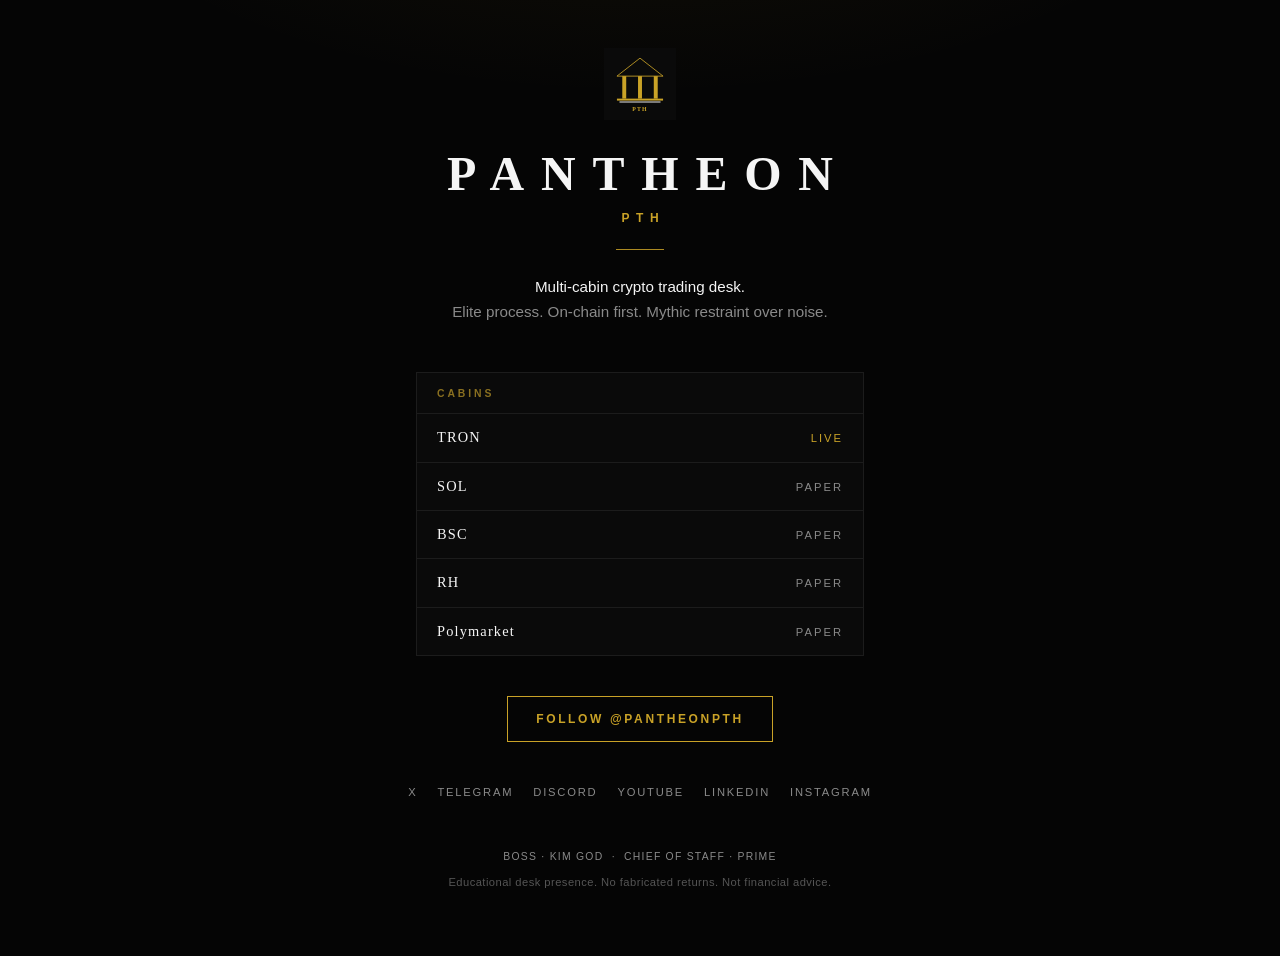
==== index.html @ 07f01642 "Add index.html for GitHub Pages" ====
<!DOCTYPE html>
<html lang="en">
<head>
  <meta charset="utf-8" />
  <meta name="viewport" content="width=device-width, initial-scale=1" />
  <title>PANTHEON · PTH</title>
  <meta name="description" content="Pantheon (PTH) — multi-cabin crypto trading desk. TRON live; SOL, BSC, RH, Polymarket paper. Elite process. On-chain first." />
  <style>
    :root {
      --bg: #050505;
      --bg-elev: #0a0a0a;
      --gold: #c9a227;
      --gold-dim: #8a7020;
      --text: #f5f5f5;
      --muted: #8a8a8a;
      --line: #1c1c1c;
    }
    * { box-sizing: border-box; margin: 0; padding: 0; }
    html, body {
      min-height: 100%;
      background: var(--bg);
      color: var(--text);
      font-family: -apple-system, BlinkMacSystemFont, "Segoe UI", Roboto, Helvetica, Arial, sans-serif;
      -webkit-font-smoothing: antialiased;
    }
    body {
      display: flex;
      flex-direction: column;
      align-items: center;
      padding: 3rem 1.25rem 4rem;
      background:
        radial-gradient(ellipse 80% 50% at 50% -20%, rgba(201, 162, 39, 0.08), transparent 60%),
        var(--bg);
    }
    .mark {
      width: 72px;
      height: 72px;
      margin-bottom: 1.75rem;
    }
    .mark svg { width: 100%; height: 100%; display: block; }
    header {
      text-align: center;
      max-width: 36rem;
      margin-bottom: 3rem;
    }
    .wordmark {
      font-family: Georgia, "Times New Roman", serif;
      font-size: clamp(2rem, 6vw, 3rem);
      font-weight: 700;
      letter-spacing: 0.35em;
      text-indent: 0.35em;
      color: var(--text);
      line-height: 1.1;
    }
    .short {
      margin-top: 0.65rem;
      font-size: 0.75rem;
      letter-spacing: 0.55em;
      text-indent: 0.55em;
      color: var(--gold);
      font-weight: 600;
      text-transform: uppercase;
    }
    .rule {
      width: 48px;
      height: 1px;
      background: var(--gold);
      margin: 1.5rem auto;
      opacity: 0.85;
    }
    .tagline {
      font-size: 0.95rem;
      line-height: 1.65;
      color: var(--muted);
      font-weight: 400;
    }
    .tagline strong {
      color: var(--text);
      font-weight: 500;
    }
    .cabins {
      width: 100%;
      max-width: 28rem;
      border: 1px solid var(--line);
      background: var(--bg-elev);
      margin-bottom: 2.5rem;
    }
    .cabins h2 {
      font-size: 0.65rem;
      letter-spacing: 0.28em;
      text-transform: uppercase;
      color: var(--gold-dim);
      padding: 0.9rem 1.25rem;
      border-bottom: 1px solid var(--line);
      font-weight: 600;
    }
    ul { list-style: none; }
    li {
      display: flex;
      justify-content: space-between;
      align-items: baseline;
      gap: 1rem;
      padding: 0.95rem 1.25rem;
      border-bottom: 1px solid var(--line);
      font-size: 0.9rem;
    }
    li:last-child { border-bottom: none; }
    .cabin-name {
      font-family: Georgia, "Times New Roman", serif;
      letter-spacing: 0.08em;
      color: var(--text);
    }
    .mode {
      font-size: 0.7rem;
      letter-spacing: 0.18em;
      text-transform: uppercase;
      color: var(--muted);
    }
    .mode.live { color: var(--gold); }
    .cta {
      display: inline-block;
      padding: 0.95rem 1.75rem;
      border: 1px solid var(--gold);
      color: var(--gold);
      text-decoration: none;
      font-size: 0.75rem;
      letter-spacing: 0.22em;
      text-transform: uppercase;
      font-weight: 600;
      transition: background 0.2s ease, color 0.2s ease;
      margin-bottom: 2.75rem;
    }
    .cta:hover {
      background: var(--gold);
      color: var(--bg);
    }
    .socials {
      display: flex;
      flex-wrap: wrap;
      justify-content: center;
      gap: 0.5rem 1.25rem;
      margin-bottom: 3rem;
    }
    .socials a {
      color: var(--muted);
      text-decoration: none;
      font-size: 0.7rem;
      letter-spacing: 0.16em;
      text-transform: uppercase;
      border-bottom: 1px solid transparent;
      padding-bottom: 2px;
    }
    .socials a:hover {
      color: var(--text);
      border-bottom-color: var(--line);
    }
    footer {
      text-align: center;
      max-width: 28rem;
      font-size: 0.7rem;
      line-height: 1.6;
      color: #555;
      letter-spacing: 0.04em;
    }
    footer .meta {
      margin-bottom: 0.5rem;
      color: var(--muted);
      letter-spacing: 0.12em;
      text-transform: uppercase;
      font-size: 0.65rem;
    }
  </style>
</head>
<body>
  <div class="mark" aria-hidden="true">
    <svg xmlns="http://www.w3.org/2000/svg" viewBox="0 0 512 512">
      <rect width="512" height="512" fill="#0a0a0a"/>
      <polygon points="256,72 420,200 92,200" fill="none" stroke="#c9a227" stroke-width="6"/>
      <rect x="130" y="200" width="28" height="160" fill="#c9a227"/>
      <rect x="242" y="200" width="28" height="160" fill="#c9a227"/>
      <rect x="354" y="200" width="28" height="160" fill="#c9a227"/>
      <rect x="92" y="360" width="328" height="14" fill="#c9a227"/>
      <rect x="110" y="380" width="292" height="8" fill="#f5f5f5" opacity="0.85"/>
      <text x="256" y="450" text-anchor="middle" font-family="Georgia, 'Times New Roman', serif" font-size="42" font-weight="700" letter-spacing="8" fill="#c9a227">PTH</text>
    </svg>
  </div>

  <header>
    <h1 class="wordmark">PANTHEON</h1>
    <div class="short">PTH</div>
    <div class="rule"></div>
    <p class="tagline">
      <strong>Multi-cabin crypto trading desk.</strong><br />
      Elite process. On-chain first. Mythic restraint over noise.
    </p>
  </header>

  <section class="cabins" aria-label="Trading cabins">
    <h2>Cabins</h2>
    <ul>
      <li><span class="cabin-name">TRON</span><span class="mode live">Live</span></li>
      <li><span class="cabin-name">SOL</span><span class="mode">Paper</span></li>
      <li><span class="cabin-name">BSC</span><span class="mode">Paper</span></li>
      <li><span class="cabin-name">RH</span><span class="mode">Paper</span></li>
      <li><span class="cabin-name">Polymarket</span><span class="mode">Paper</span></li>
    </ul>
  </section>

  <a class="cta" href="https://x.com/PantheonPTH">Follow @PantheonPTH</a>

  <nav class="socials" aria-label="Social links">
    <!-- Replace # with live URLs when channels exist -->
    <a href="#">X</a>
    <a href="#">Telegram</a>
    <a href="#">Discord</a>
    <a href="#">YouTube</a>
    <a href="#">LinkedIn</a>
    <a href="#">Instagram</a>
  </nav>

  <footer>
    <p class="meta">Boss · kim God &nbsp;·&nbsp; Chief of Staff · Prime</p>
    <p>Educational desk presence. No fabricated returns. Not financial advice.</p>
  </footer>
</body>
</html>
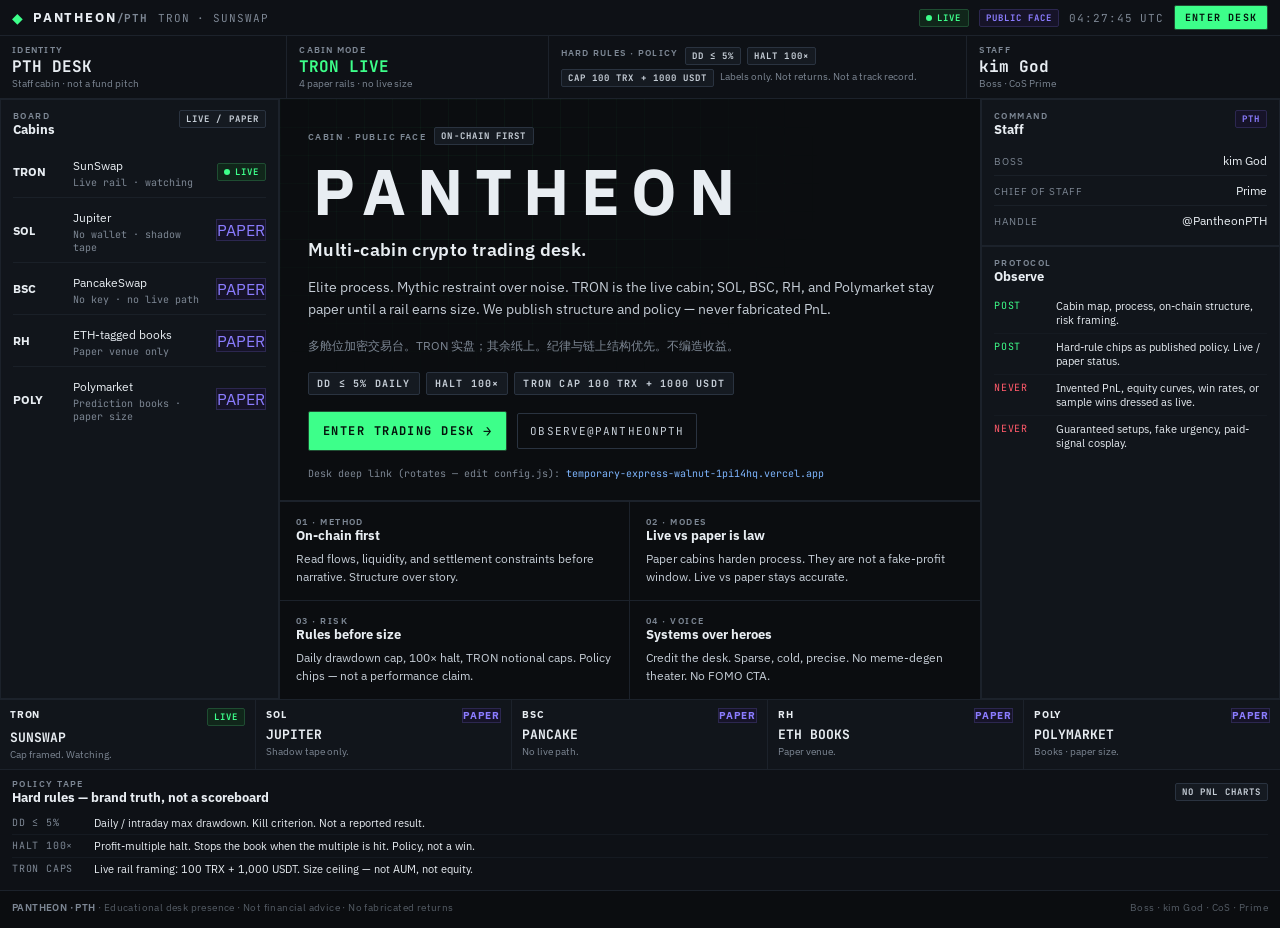
==== commit 96144631: "Rebuild brand landing to match trading-desk chrome Replace the thin gold/serif template with the CAB" ====
--- a/index.html
+++ b/index.html
@@ -2,225 +2,290 @@
 <html lang="en">
 <head>
   <meta charset="utf-8" />
-  <meta name="viewport" content="width=device-width, initial-scale=1" />
-  <title>PANTHEON · PTH</title>
-  <meta name="description" content="Pantheon (PTH) — multi-cabin crypto trading desk. TRON live; SOL, BSC, RH, Polymarket paper. Elite process. On-chain first." />
-  <style>
-    :root {
-      --bg: #050505;
-      --bg-elev: #0a0a0a;
-      --gold: #c9a227;
-      --gold-dim: #8a7020;
-      --text: #f5f5f5;
-      --muted: #8a8a8a;
-      --line: #1c1c1c;
-    }
-    * { box-sizing: border-box; margin: 0; padding: 0; }
-    html, body {
-      min-height: 100%;
-      background: var(--bg);
-      color: var(--text);
-      font-family: -apple-system, BlinkMacSystemFont, "Segoe UI", Roboto, Helvetica, Arial, sans-serif;
-      -webkit-font-smoothing: antialiased;
-    }
-    body {
-      display: flex;
-      flex-direction: column;
-      align-items: center;
-      padding: 3rem 1.25rem 4rem;
-      background:
-        radial-gradient(ellipse 80% 50% at 50% -20%, rgba(201, 162, 39, 0.08), transparent 60%),
-        var(--bg);
-    }
-    .mark {
-      width: 72px;
-      height: 72px;
-      margin-bottom: 1.75rem;
-    }
-    .mark svg { width: 100%; height: 100%; display: block; }
-    header {
-      text-align: center;
-      max-width: 36rem;
-      margin-bottom: 3rem;
-    }
-    .wordmark {
-      font-family: Georgia, "Times New Roman", serif;
-      font-size: clamp(2rem, 6vw, 3rem);
-      font-weight: 700;
-      letter-spacing: 0.35em;
-      text-indent: 0.35em;
-      color: var(--text);
-      line-height: 1.1;
-    }
-    .short {
-      margin-top: 0.65rem;
-      font-size: 0.75rem;
-      letter-spacing: 0.55em;
-      text-indent: 0.55em;
-      color: var(--gold);
-      font-weight: 600;
-      text-transform: uppercase;
-    }
-    .rule {
-      width: 48px;
-      height: 1px;
-      background: var(--gold);
-      margin: 1.5rem auto;
-      opacity: 0.85;
-    }
-    .tagline {
-      font-size: 0.95rem;
-      line-height: 1.65;
-      color: var(--muted);
-      font-weight: 400;
-    }
-    .tagline strong {
-      color: var(--text);
-      font-weight: 500;
-    }
-    .cabins {
-      width: 100%;
-      max-width: 28rem;
-      border: 1px solid var(--line);
-      background: var(--bg-elev);
-      margin-bottom: 2.5rem;
-    }
-    .cabins h2 {
-      font-size: 0.65rem;
-      letter-spacing: 0.28em;
-      text-transform: uppercase;
-      color: var(--gold-dim);
-      padding: 0.9rem 1.25rem;
-      border-bottom: 1px solid var(--line);
-      font-weight: 600;
-    }
-    ul { list-style: none; }
-    li {
-      display: flex;
-      justify-content: space-between;
-      align-items: baseline;
-      gap: 1rem;
-      padding: 0.95rem 1.25rem;
-      border-bottom: 1px solid var(--line);
-      font-size: 0.9rem;
-    }
-    li:last-child { border-bottom: none; }
-    .cabin-name {
-      font-family: Georgia, "Times New Roman", serif;
-      letter-spacing: 0.08em;
-      color: var(--text);
-    }
-    .mode {
-      font-size: 0.7rem;
-      letter-spacing: 0.18em;
-      text-transform: uppercase;
-      color: var(--muted);
-    }
-    .mode.live { color: var(--gold); }
-    .cta {
-      display: inline-block;
-      padding: 0.95rem 1.75rem;
-      border: 1px solid var(--gold);
-      color: var(--gold);
-      text-decoration: none;
-      font-size: 0.75rem;
-      letter-spacing: 0.22em;
-      text-transform: uppercase;
-      font-weight: 600;
-      transition: background 0.2s ease, color 0.2s ease;
-      margin-bottom: 2.75rem;
-    }
-    .cta:hover {
-      background: var(--gold);
-      color: var(--bg);
-    }
-    .socials {
-      display: flex;
-      flex-wrap: wrap;
-      justify-content: center;
-      gap: 0.5rem 1.25rem;
-      margin-bottom: 3rem;
-    }
-    .socials a {
-      color: var(--muted);
-      text-decoration: none;
-      font-size: 0.7rem;
-      letter-spacing: 0.16em;
-      text-transform: uppercase;
-      border-bottom: 1px solid transparent;
-      padding-bottom: 2px;
-    }
-    .socials a:hover {
-      color: var(--text);
-      border-bottom-color: var(--line);
-    }
-    footer {
-      text-align: center;
-      max-width: 28rem;
-      font-size: 0.7rem;
-      line-height: 1.6;
-      color: #555;
-      letter-spacing: 0.04em;
-    }
-    footer .meta {
-      margin-bottom: 0.5rem;
-      color: var(--muted);
-      letter-spacing: 0.12em;
-      text-transform: uppercase;
-      font-size: 0.65rem;
-    }
-  </style>
+  <meta name="viewport" content="width=device-width, initial-scale=1, viewport-fit=cover" />
+  <title>PANTHEON · PTH — Trading Cabin</title>
+  <meta name="description" content="PANTHEON (PTH) multi-cabin crypto trading desk. TRON live; SOL, BSC, RH, Polymarket paper. Hard rules as policy — no fabricated PnL." />
+  <meta name="theme-color" content="#0b0d10" />
+  <meta property="og:title" content="PANTHEON · PTH — Trading Cabin" />
+  <meta property="og:description" content="Staff desk. Cabin map. Hard-rule policy. Enter the live trading terminal." />
+  <meta property="og:type" content="website" />
+  <meta property="og:url" content="https://lkim25295-source.github.io/pantheon-brand/" />
+  <link rel="icon" type="image/svg+xml" href="favicon.svg" />
+  <link rel="preconnect" href="https://fonts.googleapis.com" />
+  <link rel="preconnect" href="https://fonts.gstatic.com" crossorigin />
+  <link href="https://fonts.googleapis.com/css2?family=IBM+Plex+Sans:wght@400;500;600;700&family=JetBrains+Mono:wght@400;500;600;700&display=swap" rel="stylesheet" />
+  <link rel="stylesheet" href="styles.css" />
 </head>
 <body>
-  <div class="mark" aria-hidden="true">
-    <svg xmlns="http://www.w3.org/2000/svg" viewBox="0 0 512 512">
-      <rect width="512" height="512" fill="#0a0a0a"/>
-      <polygon points="256,72 420,200 92,200" fill="none" stroke="#c9a227" stroke-width="6"/>
-      <rect x="130" y="200" width="28" height="160" fill="#c9a227"/>
-      <rect x="242" y="200" width="28" height="160" fill="#c9a227"/>
-      <rect x="354" y="200" width="28" height="160" fill="#c9a227"/>
-      <rect x="92" y="360" width="328" height="14" fill="#c9a227"/>
-      <rect x="110" y="380" width="292" height="8" fill="#f5f5f5" opacity="0.85"/>
-      <text x="256" y="450" text-anchor="middle" font-family="Georgia, 'Times New Roman', serif" font-size="42" font-weight="700" letter-spacing="8" fill="#c9a227">PTH</text>
-    </svg>
+  <a class="skip" href="#main">Skip to cabin</a>
+
+  <div class="desk">
+    <header class="row-header" aria-label="Desk chrome">
+      <div class="header-brand">
+        <span class="logo-mark" aria-hidden="true">◆</span>
+        <div class="header-title">PANTHEON<span class="header-op">/PTH</span></div>
+        <span class="header-pair">TRON · SUNSWAP</span>
+      </div>
+      <div class="header-meta">
+        <span class="live-pill"><span class="pulse"></span>LIVE</span>
+        <span class="mode-pill">PUBLIC FACE</span>
+        <span class="clock mono" id="clock" aria-label="UTC clock">--:--:-- UTC</span>
+        <a class="header-cta" data-desk href="#">Enter desk</a>
+      </div>
+    </header>
+
+    <section class="kpi-strip" aria-label="Identity and policy — not performance">
+      <div class="kpi">
+        <span class="kpi-lab">IDENTITY</span>
+        <span class="kpi-val">PTH DESK</span>
+        <span class="kpi-sub">Staff cabin · not a fund pitch</span>
+      </div>
+      <div class="kpi">
+        <span class="kpi-lab">CABIN MODE</span>
+        <span class="kpi-val pos">TRON LIVE</span>
+        <span class="kpi-sub">4 paper rails · no live size</span>
+      </div>
+      <div class="kpi kpi-rules">
+        <span class="kpi-lab">HARD RULES · POLICY</span>
+        <span class="rule" data-rule="dd">DD ≤ 5%</span>
+        <span class="rule" data-rule="halt">HALT 100×</span>
+        <span class="rule" data-rule="cap">CAP 100 TRX + 1000 USDT</span>
+        <span class="kpi-sub">Labels only. Not returns. Not a track record.</span>
+      </div>
+      <div class="kpi">
+        <span class="kpi-lab">STAFF</span>
+        <span class="kpi-val" data-bind="boss">kim God</span>
+        <span class="kpi-sub">Boss · CoS <span data-bind="cos">Prime</span></span>
+      </div>
+    </section>
+
+    <div class="row-main" id="main">
+      <aside class="col-left" aria-label="Cabin board">
+        <div class="panel cabin-list">
+          <div class="panel-head">
+            <div>
+              <div class="kicker">Board</div>
+              <div class="panel-title">Cabins</div>
+            </div>
+            <span class="rule">LIVE / PAPER</span>
+          </div>
+          <ul>
+            <li class="cabin-row">
+              <span class="cabin-chain">TRON</span>
+              <span>
+                <span class="cabin-venue">SunSwap</span>
+                <div class="cabin-meta mono">Live rail · watching</div>
+              </span>
+              <span class="live-pill"><span class="pulse"></span>LIVE</span>
+            </li>
+            <li class="cabin-row">
+              <span class="cabin-chain">SOL</span>
+              <span>
+                <span class="cabin-venue">Jupiter</span>
+                <div class="cabin-meta mono">No wallet · shadow tape</div>
+              </span>
+              <span class="mode-paper">PAPER</span>
+            </li>
+            <li class="cabin-row">
+              <span class="cabin-chain">BSC</span>
+              <span>
+                <span class="cabin-venue">PancakeSwap</span>
+                <div class="cabin-meta mono">No key · no live path</div>
+              </span>
+              <span class="mode-paper">PAPER</span>
+            </li>
+            <li class="cabin-row">
+              <span class="cabin-chain">RH</span>
+              <span>
+                <span class="cabin-venue">ETH-tagged books</span>
+                <div class="cabin-meta mono">Paper venue only</div>
+              </span>
+              <span class="mode-paper">PAPER</span>
+            </li>
+            <li class="cabin-row">
+              <span class="cabin-chain">POLY</span>
+              <span>
+                <span class="cabin-venue">Polymarket</span>
+                <div class="cabin-meta mono">Prediction books · paper size</div>
+              </span>
+              <span class="mode-paper">PAPER</span>
+            </li>
+          </ul>
+        </div>
+      </aside>
+
+      <main class="col-center">
+        <section class="hero">
+          <div class="hero-kicker">
+            <span class="kicker">Cabin · public face</span>
+            <span class="rule">ON-CHAIN FIRST</span>
+          </div>
+          <h1 class="wordmark">PANTHEON</h1>
+          <h2>Multi-cabin crypto trading desk.</h2>
+          <p class="lede">
+            Elite process. Mythic restraint over noise. TRON is the live cabin;
+            SOL, BSC, RH, and Polymarket stay paper until a rail earns size.
+            We publish structure and policy — never fabricated PnL.
+          </p>
+          <p class="lede-zh">
+            多舱位加密交易台。TRON 实盘；其余纸上。纪律与链上结构优先。不编造收益。
+          </p>
+          <div class="rules-hero" aria-label="Hard-rule chips">
+            <span class="rule" data-rule="dd">DD ≤ 5% DAILY</span>
+            <span class="rule" data-rule="halt">HALT 100×</span>
+            <span class="rule" data-rule="cap">TRON CAP 100 TRX + 1000 USDT</span>
+          </div>
+          <div class="cta-row">
+            <a class="cta-desk" data-desk href="#">
+              Enter trading desk <span class="arrow" aria-hidden="true">→</span>
+            </a>
+            <a class="cta-ghost" data-x href="https://x.com/PantheonPTH">Observe <span data-bind="handle">@PantheonPTH</span></a>
+          </div>
+          <p class="desk-url">
+            Desk deep link (rotates — edit <span class="mono">config.js</span>):
+            <a data-desk data-bind="deskHost" href="#">temporary-express-walnut-1pi14hq.vercel.app</a>
+          </p>
+        </section>
+
+        <section class="doctrine" aria-label="Desk doctrine">
+          <article class="doc-cell">
+            <div class="kicker">01 · Method</div>
+            <div class="panel-title">On-chain first</div>
+            <p>Read flows, liquidity, and settlement constraints before narrative. Structure over story.</p>
+          </article>
+          <article class="doc-cell">
+            <div class="kicker">02 · Modes</div>
+            <div class="panel-title">Live vs paper is law</div>
+            <p>Paper cabins harden process. They are not a fake-profit window. Live vs paper stays accurate.</p>
+          </article>
+          <article class="doc-cell">
+            <div class="kicker">03 · Risk</div>
+            <div class="panel-title">Rules before size</div>
+            <p>Daily drawdown cap, 100× halt, TRON notional caps. Policy chips — not a performance claim.</p>
+          </article>
+          <article class="doc-cell">
+            <div class="kicker">04 · Voice</div>
+            <div class="panel-title">Systems over heroes</div>
+            <p>Credit the desk. Sparse, cold, precise. No meme-degen theater. No FOMO CTA.</p>
+          </article>
+        </section>
+      </main>
+
+      <aside class="col-right" aria-label="Staff and observe protocol">
+        <div class="panel">
+          <div class="panel-head">
+            <div>
+              <div class="kicker">Command</div>
+              <div class="panel-title">Staff</div>
+            </div>
+            <span class="mode-pill">PTH</span>
+          </div>
+          <div class="staff-block" style="border-top:0">
+            <div class="staff-row">
+              <span class="staff-role">Boss</span>
+              <span data-bind="boss">kim God</span>
+            </div>
+            <div class="staff-row">
+              <span class="staff-role">Chief of Staff</span>
+              <span data-bind="cos">Prime</span>
+            </div>
+            <div class="staff-row">
+              <span class="staff-role">Handle</span>
+              <a data-x href="https://x.com/PantheonPTH" data-bind="handle">@PantheonPTH</a>
+            </div>
+          </div>
+        </div>
+        <div class="panel observe" style="flex:1">
+          <div class="panel-head">
+            <div>
+              <div class="kicker">Protocol</div>
+              <div class="panel-title">Observe</div>
+            </div>
+          </div>
+          <div class="obs-row">
+            <span class="obs-tag obs-ok">POST</span>
+            <span>Cabin map, process, on-chain structure, risk framing.</span>
+          </div>
+          <div class="obs-row">
+            <span class="obs-tag obs-ok">POST</span>
+            <span>Hard-rule chips as published policy. Live / paper status.</span>
+          </div>
+          <div class="obs-row">
+            <span class="obs-tag obs-no">NEVER</span>
+            <span>Invented PnL, equity curves, win rates, or sample wins dressed as live.</span>
+          </div>
+          <div class="obs-row">
+            <span class="obs-tag obs-no">NEVER</span>
+            <span>Guaranteed setups, fake urgency, paid-signal cosplay.</span>
+          </div>
+        </div>
+      </aside>
+    </div>
+
+    <section class="row-markets" aria-label="Cabin rails">
+      <div class="mkt">
+        <div class="mkt-top"><span>TRON</span><span class="live-pill">LIVE</span></div>
+        <div class="mkt-fig">SUNSWAP</div>
+        <div class="mkt-sub">Cap framed. Watching.</div>
+      </div>
+      <div class="mkt">
+        <div class="mkt-top"><span>SOL</span><span class="mode-paper">PAPER</span></div>
+        <div class="mkt-fig">JUPITER</div>
+        <div class="mkt-sub">Shadow tape only.</div>
+      </div>
+      <div class="mkt">
+        <div class="mkt-top"><span>BSC</span><span class="mode-paper">PAPER</span></div>
+        <div class="mkt-fig">PANCAKE</div>
+        <div class="mkt-sub">No live path.</div>
+      </div>
+      <div class="mkt">
+        <div class="mkt-top"><span>RH</span><span class="mode-paper">PAPER</span></div>
+        <div class="mkt-fig">ETH BOOKS</div>
+        <div class="mkt-sub">Paper venue.</div>
+      </div>
+      <div class="mkt">
+        <div class="mkt-top"><span>POLY</span><span class="mode-paper">PAPER</span></div>
+        <div class="mkt-fig">POLYMARKET</div>
+        <div class="mkt-sub">Books · paper size.</div>
+      </div>
+    </section>
+
+    <section class="row-activity" aria-label="Hard-rule definitions">
+      <div class="act-head">
+        <div>
+          <div class="kicker">Policy tape</div>
+          <div class="panel-title">Hard rules — brand truth, not a scoreboard</div>
+        </div>
+        <span class="rule">NO PnL CHARTS</span>
+      </div>
+      <div class="act-row">
+        <span class="act-code" data-rule="dd">DD ≤ 5%</span>
+        <span>Daily / intraday max drawdown. Kill criterion. Not a reported result.</span>
+      </div>
+      <div class="act-row">
+        <span class="act-code" data-rule="halt">HALT 100×</span>
+        <span>Profit-multiple halt. Stops the book when the multiple is hit. Policy, not a win.</span>
+      </div>
+      <div class="act-row">
+        <span class="act-code" data-rule="cap">TRON CAPS</span>
+        <span>Live rail framing: 100 TRX + 1,000 USDT. Size ceiling — not AUM, not equity.</span>
+      </div>
+    </section>
+
+    <footer class="site-foot">
+      <p><strong>PANTHEON · PTH</strong> · Educational desk presence · Not financial advice · No fabricated returns</p>
+      <p>Boss · <span data-bind="boss">kim God</span> · CoS · <span data-bind="cos">Prime</span></p>
+    </footer>
   </div>
 
-  <header>
-    <h1 class="wordmark">PANTHEON</h1>
-    <div class="short">PTH</div>
-    <div class="rule"></div>
-    <p class="tagline">
-      <strong>Multi-cabin crypto trading desk.</strong><br />
-      Elite process. On-chain first. Mythic restraint over noise.
+  <noscript>
+    <p style="padding:12px;font-family:monospace;background:#0b0d10;color:#e8edf2">
+      JavaScript off. Desk:
+      <a href="https://temporary-express-walnut-1pi14hq.vercel.app">https://temporary-express-walnut-1pi14hq.vercel.app</a>
     </p>
-  </header>
-
-  <section class="cabins" aria-label="Trading cabins">
-    <h2>Cabins</h2>
-    <ul>
-      <li><span class="cabin-name">TRON</span><span class="mode live">Live</span></li>
-      <li><span class="cabin-name">SOL</span><span class="mode">Paper</span></li>
-      <li><span class="cabin-name">BSC</span><span class="mode">Paper</span></li>
-      <li><span class="cabin-name">RH</span><span class="mode">Paper</span></li>
-      <li><span class="cabin-name">Polymarket</span><span class="mode">Paper</span></li>
-    </ul>
-  </section>
-
-  <a class="cta" href="https://x.com/PantheonPTH">Follow @PantheonPTH</a>
-
-  <nav class="socials" aria-label="Social links">
-    <!-- Replace # with live URLs when channels exist -->
-    <a href="#">X</a>
-    <a href="#">Telegram</a>
-    <a href="#">Discord</a>
-    <a href="#">YouTube</a>
-    <a href="#">LinkedIn</a>
-    <a href="#">Instagram</a>
-  </nav>
-
-  <footer>
-    <p class="meta">Boss · kim God &nbsp;·&nbsp; Chief of Staff · Prime</p>
-    <p>Educational desk presence. No fabricated returns. Not financial advice.</p>
-  </footer>
+  </noscript>
+
+  <script src="config.js"></script>
+  <script src="landing.js"></script>
 </body>
 </html>
--- a/styles.css
+++ b/styles.css
@@ -0,0 +1,528 @@
+/* PANTHEON public face — same visual system as CABIN · TRON DESK */
+:root {
+  --bg: #0b0d10;
+  --panel: #11151b;
+  --header: #0e1116;
+  --line: #1c222b;
+  --line-2: #2a3340;
+  --ink: #e8edf2;
+  --mute: #7d8794;
+  --soft: #c5cdd6;
+  --pos: #3dff8a;
+  --neg: #ff5a6a;
+  --live: #3dff8a;
+  --paper: #8b7cff;
+  --link: #7eb6ff;
+  --sans: "IBM Plex Sans", "Segoe UI", sans-serif;
+  --mono: "JetBrains Mono", ui-monospace, monospace;
+}
+
+* { box-sizing: border-box; margin: 0; padding: 0; }
+
+html, body {
+  min-height: 100%;
+  background: var(--bg);
+  color: var(--ink);
+  font-family: var(--sans);
+  -webkit-font-smoothing: antialiased;
+}
+
+body {
+  overflow-x: hidden;
+}
+
+a { color: inherit; text-decoration: none; }
+ul { list-style: none; }
+button { font: inherit; color: inherit; background: none; border: 0; cursor: pointer; }
+
+.mono { font-family: var(--mono); font-variant-numeric: tabular-nums; }
+.dim { color: var(--mute); }
+.pos { color: var(--pos); }
+.neg { color: var(--neg); }
+
+.kicker {
+  letter-spacing: 0.16em;
+  text-transform: uppercase;
+  color: var(--mute);
+  font-size: 9px;
+  font-weight: 600;
+}
+
+.panel {
+  background: var(--panel);
+  border: 1px solid var(--line);
+  min-width: 0;
+  min-height: 0;
+  padding: 10px 12px;
+  display: flex;
+  flex-direction: column;
+}
+
+.panel-head {
+  display: flex;
+  justify-content: space-between;
+  align-items: flex-start;
+  gap: 8px;
+  margin-bottom: 8px;
+}
+
+.panel-title { font-size: 13px; font-weight: 700; }
+
+.live-pill,
+.mode-pill,
+.rule,
+.side {
+  letter-spacing: 0.12em;
+  text-transform: uppercase;
+  border-radius: 2px;
+  align-items: center;
+  gap: 5px;
+  padding: 2px 6px;
+  font-size: 9px;
+  font-weight: 700;
+  display: inline-flex;
+  font-family: var(--mono);
+}
+
+.live-pill {
+  color: var(--pos);
+  background: #10261a;
+  border: 1px solid #1f4d32;
+}
+
+.mode-paper,
+.mode-pill {
+  color: var(--paper);
+  background: #161328;
+  border: 1px solid #2c2750;
+}
+
+.rule {
+  color: var(--soft);
+  background: #151a21;
+  border: 1px solid var(--line-2);
+}
+
+.pulse {
+  background: var(--pos);
+  border-radius: 50%;
+  width: 6px;
+  height: 6px;
+  animation: 1.4s infinite pulse;
+  box-shadow: 0 0 0 0 #3dff8a99;
+}
+
+@keyframes pulse {
+  50% { opacity: 0.5; }
+}
+
+/* —— chrome —— */
+.desk {
+  min-height: 100dvh;
+  display: flex;
+  flex-direction: column;
+  background:
+    linear-gradient(180deg, transparent 0, transparent 35px, var(--line) 35px, var(--line) 36px, transparent 36px),
+    var(--bg);
+}
+
+.row-header {
+  height: 36px;
+  border-bottom: 1px solid var(--line);
+  background: var(--header);
+  display: flex;
+  justify-content: space-between;
+  align-items: center;
+  padding: 0 12px;
+  position: sticky;
+  top: 0;
+  z-index: 20;
+}
+
+.header-brand,
+.header-meta {
+  display: flex;
+  align-items: center;
+  gap: 10px;
+  min-width: 0;
+}
+
+.logo-mark { color: var(--pos); font-size: 14px; line-height: 1; }
+.header-title {
+  letter-spacing: 0.14em;
+  font-size: 13px;
+  font-weight: 700;
+  white-space: nowrap;
+}
+.header-op,
+.header-pair,
+.clock {
+  color: var(--mute);
+  letter-spacing: 0.08em;
+  font-size: 11px;
+  font-family: var(--mono);
+  white-space: nowrap;
+}
+
+.header-cta {
+  color: #04140c;
+  background: var(--pos);
+  border: 1px solid #1f4d32;
+  letter-spacing: 0.12em;
+  text-transform: uppercase;
+  font-size: 10px;
+  font-weight: 700;
+  padding: 5px 10px;
+  border-radius: 2px;
+  font-family: var(--mono);
+}
+.header-cta:hover { filter: brightness(1.08); }
+
+.kpi-strip {
+  border-bottom: 1px solid var(--line);
+  background: var(--header);
+  display: grid;
+  grid-template-columns: 1.1fr 1fr 1.6fr 1.2fr;
+}
+
+.kpi {
+  border-right: 1px solid var(--line);
+  min-width: 0;
+  padding: 8px 12px;
+}
+.kpi:last-child { border-right: 0; }
+
+.kpi-lab {
+  letter-spacing: 0.14em;
+  color: var(--mute);
+  font-size: 9px;
+  display: block;
+  font-weight: 600;
+}
+.kpi-val {
+  font-family: var(--mono);
+  font-size: 16px;
+  font-weight: 700;
+  line-height: 1.2;
+  display: block;
+  margin-top: 2px;
+}
+.kpi-sub {
+  color: var(--mute);
+  font-size: 10px;
+  display: block;
+  margin-top: 1px;
+}
+.kpi-sub.live { color: var(--pos); }
+.kpi-rules {
+  display: flex;
+  flex-wrap: wrap;
+  align-content: center;
+  gap: 4px 6px;
+}
+
+/* —— main —— */
+.row-main {
+  display: grid;
+  grid-template-columns: 280px minmax(0, 1fr) 300px;
+  min-height: 0;
+  flex: 1;
+}
+
+.col-left,
+.col-right {
+  display: flex;
+  flex-direction: column;
+  min-height: 0;
+}
+
+.col-left { border-right: 1px solid var(--line); }
+.col-right { border-left: 1px solid var(--line); }
+
+.hero {
+  padding: 28px 28px 20px;
+  display: flex;
+  flex-direction: column;
+  gap: 16px;
+  border-bottom: 1px solid var(--line);
+  position: relative;
+  overflow: hidden;
+}
+
+.hero::before {
+  content: "";
+  position: absolute;
+  inset: 0;
+  background:
+    linear-gradient(90deg, rgba(60, 255, 138, 0.035) 1px, transparent 1px),
+    linear-gradient(rgba(60, 255, 138, 0.035) 1px, transparent 1px);
+  background-size: 28px 28px;
+  mask-image: radial-gradient(ellipse 70% 80% at 30% 20%, #000 20%, transparent 70%);
+  pointer-events: none;
+}
+
+.hero-kicker {
+  display: flex;
+  align-items: center;
+  gap: 8px;
+  position: relative;
+}
+
+.wordmark {
+  font-size: clamp(36px, 6vw, 64px);
+  font-weight: 700;
+  letter-spacing: 0.18em;
+  line-height: 0.95;
+  text-indent: 0.08em;
+  position: relative;
+}
+
+.hero h2 {
+  font-size: 18px;
+  font-weight: 600;
+  letter-spacing: 0.02em;
+  position: relative;
+}
+
+.lede {
+  max-width: 42rem;
+  color: var(--soft);
+  font-size: 14px;
+  line-height: 1.55;
+  position: relative;
+}
+
+.lede-zh {
+  color: var(--mute);
+  font-size: 12px;
+  line-height: 1.6;
+  max-width: 42rem;
+  position: relative;
+}
+
+.cta-row {
+  display: flex;
+  flex-wrap: wrap;
+  align-items: center;
+  gap: 10px;
+  position: relative;
+}
+
+.cta-desk {
+  display: inline-flex;
+  align-items: center;
+  gap: 8px;
+  background: var(--pos);
+  color: #04140c;
+  border: 1px solid #1f4d32;
+  padding: 10px 14px;
+  font-family: var(--mono);
+  font-size: 12px;
+  font-weight: 700;
+  letter-spacing: 0.12em;
+  text-transform: uppercase;
+  border-radius: 2px;
+}
+.cta-desk:hover { filter: brightness(1.08); }
+.cta-desk .arrow { font-size: 14px; }
+
+.cta-ghost {
+  display: inline-flex;
+  align-items: center;
+  padding: 10px 12px;
+  border: 1px solid var(--line-2);
+  color: var(--soft);
+  font-family: var(--mono);
+  font-size: 11px;
+  letter-spacing: 0.1em;
+  text-transform: uppercase;
+  border-radius: 2px;
+}
+.cta-ghost:hover { border-color: var(--mute); color: var(--ink); }
+
+.desk-url {
+  font-family: var(--mono);
+  font-size: 10px;
+  color: var(--mute);
+  word-break: break-all;
+  position: relative;
+}
+.desk-url a { color: var(--link); }
+.desk-url a:hover { text-decoration: underline; }
+
+.rules-hero {
+  display: flex;
+  flex-wrap: wrap;
+  gap: 6px;
+  position: relative;
+}
+
+.rules-hero .rule { padding: 4px 8px; font-size: 10px; }
+
+.doctrine {
+  display: grid;
+  grid-template-columns: 1fr 1fr;
+  gap: 0;
+}
+
+.doc-cell {
+  border-top: 1px solid var(--line);
+  border-right: 1px solid var(--line);
+  padding: 14px 16px;
+}
+.doc-cell:nth-child(2n) { border-right: 0; }
+.doc-cell p {
+  color: var(--soft);
+  font-size: 12px;
+  line-height: 1.5;
+  margin-top: 6px;
+}
+
+/* cabin list */
+.cabin-list { flex: 1; }
+.cabin-row {
+  display: grid;
+  grid-template-columns: 52px minmax(0, 1fr) auto;
+  gap: 8px;
+  align-items: center;
+  padding: 8px 0;
+  border-bottom: 1px solid #1a2028;
+}
+.cabin-row:last-child { border-bottom: 0; }
+.cabin-chain { font-size: 12px; font-weight: 700; }
+.cabin-venue { font-size: 12px; }
+.cabin-meta { color: var(--mute); font-size: 10px; margin-top: 2px; }
+
+.staff-block { border-top: 1px solid var(--line); }
+.staff-row {
+  display: flex;
+  justify-content: space-between;
+  align-items: baseline;
+  gap: 8px;
+  padding: 7px 0;
+  border-bottom: 1px solid #1a2028;
+  font-size: 12px;
+}
+.staff-row:last-child { border-bottom: 0; }
+.staff-role { color: var(--mute); font-size: 10px; letter-spacing: 0.1em; text-transform: uppercase; }
+
+.observe { border-top: 1px solid var(--line); }
+.obs-row {
+  display: grid;
+  grid-template-columns: 54px minmax(0, 1fr);
+  gap: 8px;
+  padding: 6px 0;
+  border-bottom: 1px solid #151a21;
+  font-size: 11px;
+}
+.obs-row:last-child { border-bottom: 0; }
+.obs-tag { font-family: var(--mono); font-size: 10px; letter-spacing: 0.08em; }
+.obs-ok { color: var(--pos); }
+.obs-no { color: var(--neg); }
+
+/* markets row */
+.row-markets {
+  border-top: 1px solid var(--line);
+  background: var(--panel);
+  display: grid;
+  grid-template-columns: repeat(5, minmax(0, 1fr));
+}
+.mkt {
+  border-right: 1px solid var(--line);
+  min-width: 0;
+  padding: 8px 10px;
+}
+.mkt:last-child { border-right: 0; }
+.mkt-top {
+  display: flex;
+  justify-content: space-between;
+  letter-spacing: 0.08em;
+  font-size: 10px;
+  font-weight: 700;
+}
+.mkt-fig {
+  margin: 3px 0 2px;
+  font-size: 13px;
+  font-weight: 700;
+  font-family: var(--mono);
+}
+.mkt-sub { color: var(--mute); font-size: 10px; }
+
+.row-activity {
+  border-top: 1px solid var(--line);
+  background: var(--header);
+  padding: 8px 12px 10px;
+}
+.act-head {
+  display: flex;
+  justify-content: space-between;
+  align-items: center;
+  margin-bottom: 6px;
+}
+.act-row {
+  display: grid;
+  grid-template-columns: 72px minmax(0, 1fr);
+  gap: 10px;
+  padding: 4px 0;
+  border-bottom: 1px solid #151a21;
+  font-size: 11px;
+}
+.act-row:last-child { border-bottom: 0; }
+.act-code { font-family: var(--mono); color: var(--mute); letter-spacing: 0.08em; font-size: 10px; }
+
+.site-foot {
+  border-top: 1px solid var(--line);
+  padding: 10px 12px 14px;
+  display: flex;
+  justify-content: space-between;
+  gap: 12px;
+  flex-wrap: wrap;
+  color: #555d66;
+  font-size: 10px;
+  letter-spacing: 0.04em;
+}
+.site-foot strong { color: var(--mute); font-weight: 600; }
+
+.skip {
+  position: absolute;
+  left: -999px;
+}
+.skip:focus {
+  left: 8px;
+  top: 8px;
+  z-index: 40;
+  background: var(--pos);
+  color: #04140c;
+  padding: 6px 8px;
+  font-size: 11px;
+}
+
+@media (max-width: 1279px) {
+  .kpi-strip { grid-template-columns: 1fr 1fr; }
+  .kpi:nth-child(2n) { border-right: 0; }
+  .kpi:nth-child(n + 3) { border-top: 1px solid var(--line); }
+  .row-main { display: flex; flex-direction: column; }
+  .col-left, .col-right { border: 0; }
+  .col-left { border-bottom: 1px solid var(--line); }
+  .col-right { border-top: 1px solid var(--line); }
+  .row-markets { grid-template-columns: 1fr 1fr; }
+  .mkt:nth-child(2n) { border-right: 0; }
+  .mkt:nth-child(n + 3) { border-top: 1px solid var(--line); }
+  .mkt:last-child { grid-column: 1 / -1; }
+}
+
+@media (max-width: 720px) {
+  .header-pair, .clock, .header-cta { display: none; }
+  .wordmark { letter-spacing: 0.1em; font-size: 40px; }
+  .hero { padding: 20px 14px 16px; }
+  .doctrine { grid-template-columns: 1fr; }
+  .doc-cell { border-right: 0; }
+  .kpi-strip { grid-template-columns: 1fr; }
+  .kpi { border-right: 0; }
+  .kpi + .kpi { border-top: 1px solid var(--line); }
+  .row-markets { grid-template-columns: 1fr; }
+  .mkt { border-right: 0; }
+  .mkt + .mkt { border-top: 1px solid var(--line); }
+  .mkt:last-child { grid-column: auto; }
+  .row-header { padding: 0 10px; }
+}
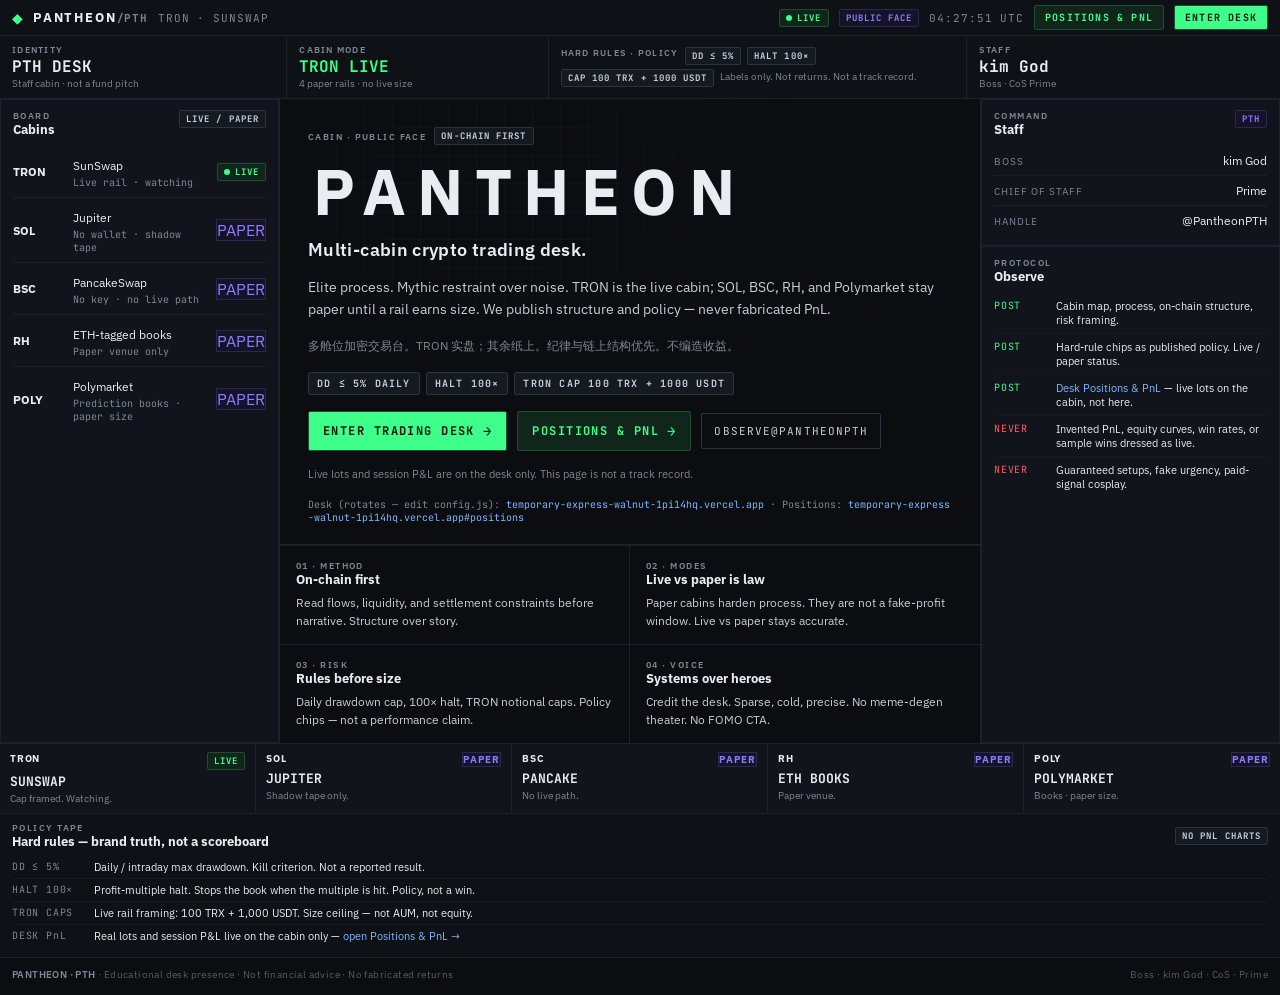
==== commit 34832c0f: "Add desk Positions & PnL deep-link CTA Brand page still publishes no track record. Live lots and ses" ====
--- a/index.html
+++ b/index.html
@@ -30,6 +30,7 @@
         <span class="live-pill"><span class="pulse"></span>LIVE</span>
         <span class="mode-pill">PUBLIC FACE</span>
         <span class="clock mono" id="clock" aria-label="UTC clock">--:--:-- UTC</span>
+        <a class="header-cta header-cta-ghost" data-desk-positions href="https://temporary-express-walnut-1pi14hq.vercel.app#positions">Positions &amp; PnL</a>
         <a class="header-cta" data-desk href="#">Enter desk</a>
       </div>
     </header>
@@ -139,11 +140,17 @@
             <a class="cta-desk" data-desk href="#">
               Enter trading desk <span class="arrow" aria-hidden="true">→</span>
             </a>
+            <a class="cta-positions" data-desk-positions href="https://temporary-express-walnut-1pi14hq.vercel.app#positions">
+              Positions &amp; PnL <span class="arrow" aria-hidden="true">→</span>
+            </a>
             <a class="cta-ghost" data-x href="https://x.com/PantheonPTH">Observe <span data-bind="handle">@PantheonPTH</span></a>
           </div>
+          <p class="cta-note">Live lots and session P&amp;L are on the desk only. This page is not a track record.</p>
           <p class="desk-url">
-            Desk deep link (rotates — edit <span class="mono">config.js</span>):
+            Desk (rotates — edit <span class="mono">config.js</span>):
             <a data-desk data-bind="deskHost" href="#">temporary-express-walnut-1pi14hq.vercel.app</a>
+            · Positions:
+            <a data-desk-positions data-bind="positionsHost" href="https://temporary-express-walnut-1pi14hq.vercel.app#positions">#positions</a>
           </p>
         </section>
 
@@ -211,6 +218,13 @@
             <span>Hard-rule chips as published policy. Live / paper status.</span>
           </div>
           <div class="obs-row">
+            <span class="obs-tag obs-ok">POST</span>
+            <span>
+              <a class="tape-link" data-desk-positions href="https://temporary-express-walnut-1pi14hq.vercel.app#positions">Desk Positions &amp; PnL</a>
+              — live lots on the cabin, not here.
+            </span>
+          </div>
+          <div class="obs-row">
             <span class="obs-tag obs-no">NEVER</span>
             <span>Invented PnL, equity curves, win rates, or sample wins dressed as live.</span>
           </div>
@@ -270,6 +284,13 @@
         <span class="act-code" data-rule="cap">TRON CAPS</span>
         <span>Live rail framing: 100 TRX + 1,000 USDT. Size ceiling — not AUM, not equity.</span>
       </div>
+      <div class="act-row">
+        <span class="act-code">DESK PnL</span>
+        <span>
+          Real lots and session P&amp;L live on the cabin only —
+          <a class="tape-link" data-desk-positions href="https://temporary-express-walnut-1pi14hq.vercel.app#positions">open Positions &amp; PnL →</a>
+        </span>
+      </div>
     </section>
 
     <footer class="site-foot">
@@ -282,6 +303,8 @@
     <p style="padding:12px;font-family:monospace;background:#0b0d10;color:#e8edf2">
       JavaScript off. Desk:
       <a href="https://temporary-express-walnut-1pi14hq.vercel.app">https://temporary-express-walnut-1pi14hq.vercel.app</a>
+      · Positions &amp; PnL:
+      <a href="https://temporary-express-walnut-1pi14hq.vercel.app#positions">#positions</a>
     </p>
   </noscript>
 
--- a/styles.css
+++ b/styles.css
@@ -177,6 +177,10 @@
   font-family: var(--mono);
 }
 .header-cta:hover { filter: brightness(1.08); }
+.header-cta-ghost {
+  color: var(--pos);
+  background: #10261a;
+}
 
 .kpi-strip {
   border-bottom: 1px solid var(--line);
@@ -324,7 +328,32 @@
   border-radius: 2px;
 }
 .cta-desk:hover { filter: brightness(1.08); }
-.cta-desk .arrow { font-size: 14px; }
+.cta-desk .arrow,
+.cta-positions .arrow { font-size: 14px; }
+
+.cta-positions {
+  display: inline-flex;
+  align-items: center;
+  gap: 8px;
+  background: #10261a;
+  color: var(--pos);
+  border: 1px solid #1f4d32;
+  padding: 10px 14px;
+  font-family: var(--mono);
+  font-size: 12px;
+  font-weight: 700;
+  letter-spacing: 0.12em;
+  text-transform: uppercase;
+  border-radius: 2px;
+}
+.cta-positions:hover { filter: brightness(1.12); }
+
+.cta-note {
+  color: var(--mute);
+  font-size: 11px;
+  line-height: 1.45;
+  position: relative;
+}
 
 .cta-ghost {
   display: inline-flex;
@@ -469,6 +498,8 @@
 }
 .act-row:last-child { border-bottom: 0; }
 .act-code { font-family: var(--mono); color: var(--mute); letter-spacing: 0.08em; font-size: 10px; }
+.tape-link { color: var(--link); }
+.tape-link:hover { text-decoration: underline; }
 
 .site-foot {
   border-top: 1px solid var(--line);
@@ -509,6 +540,10 @@
   .mkt:nth-child(2n) { border-right: 0; }
   .mkt:nth-child(n + 3) { border-top: 1px solid var(--line); }
   .mkt:last-child { grid-column: 1 / -1; }
+}
+
+@media (max-width: 1100px) {
+  .header-cta-ghost { display: none; }
 }
 
 @media (max-width: 720px) {
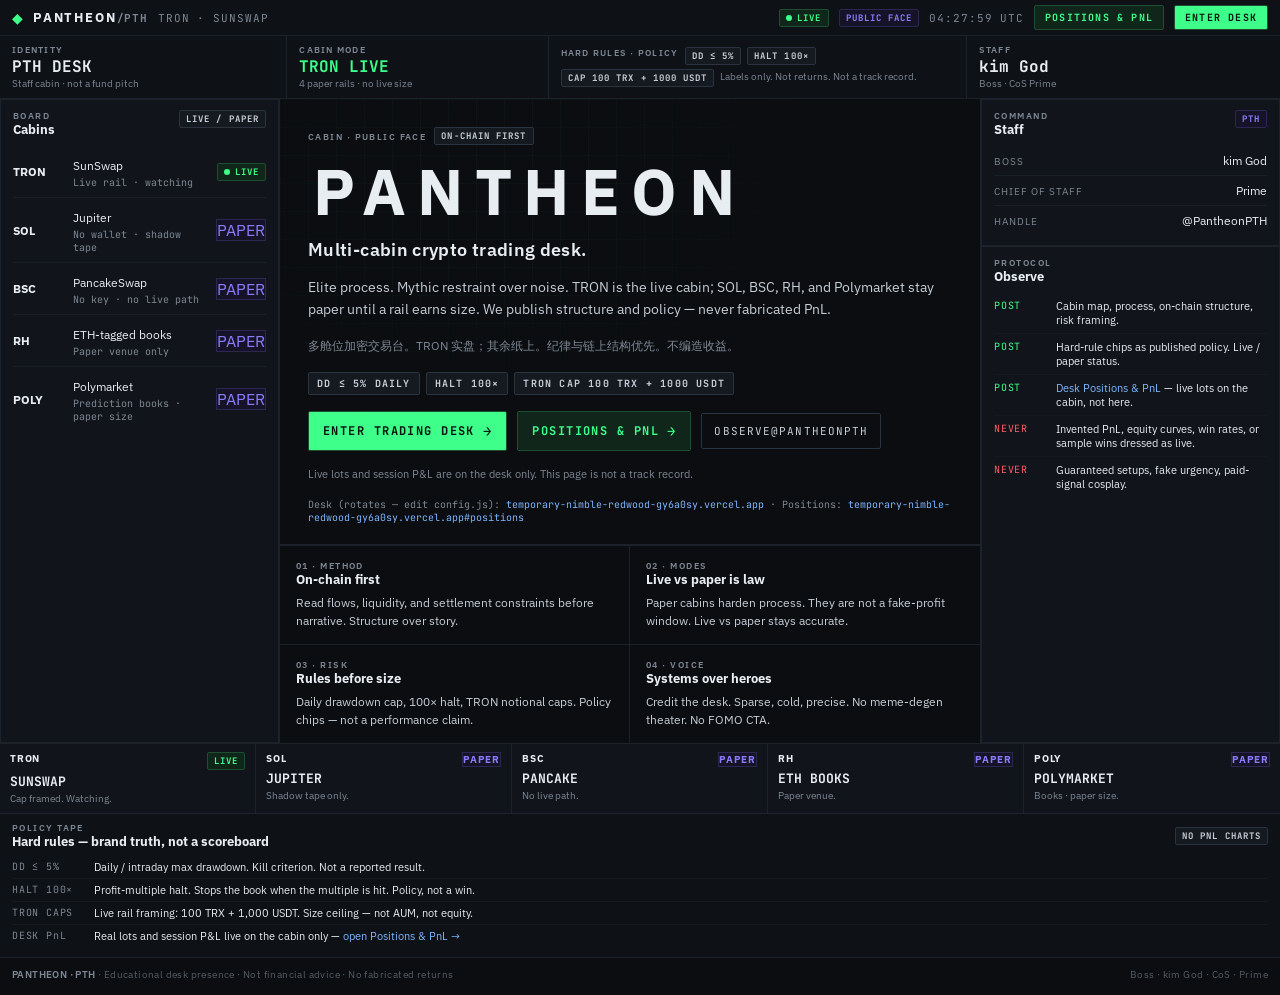
==== commit 062c8bec: "Point deskUrl at redwood Vercel deploy Walnut expired. Keep #positions for the Positions & PnL CTA. " ====
--- a/index.html
+++ b/index.html
@@ -30,7 +30,7 @@
         <span class="live-pill"><span class="pulse"></span>LIVE</span>
         <span class="mode-pill">PUBLIC FACE</span>
         <span class="clock mono" id="clock" aria-label="UTC clock">--:--:-- UTC</span>
-        <a class="header-cta header-cta-ghost" data-desk-positions href="https://temporary-express-walnut-1pi14hq.vercel.app#positions">Positions &amp; PnL</a>
+        <a class="header-cta header-cta-ghost" data-desk-positions href="https://temporary-nimble-redwood-gy6a0sy.vercel.app#positions">Positions &amp; PnL</a>
         <a class="header-cta" data-desk href="#">Enter desk</a>
       </div>
     </header>
@@ -140,7 +140,7 @@
             <a class="cta-desk" data-desk href="#">
               Enter trading desk <span class="arrow" aria-hidden="true">→</span>
             </a>
-            <a class="cta-positions" data-desk-positions href="https://temporary-express-walnut-1pi14hq.vercel.app#positions">
+            <a class="cta-positions" data-desk-positions href="https://temporary-nimble-redwood-gy6a0sy.vercel.app#positions">
               Positions &amp; PnL <span class="arrow" aria-hidden="true">→</span>
             </a>
             <a class="cta-ghost" data-x href="https://x.com/PantheonPTH">Observe <span data-bind="handle">@PantheonPTH</span></a>
@@ -148,9 +148,9 @@
           <p class="cta-note">Live lots and session P&amp;L are on the desk only. This page is not a track record.</p>
           <p class="desk-url">
             Desk (rotates — edit <span class="mono">config.js</span>):
-            <a data-desk data-bind="deskHost" href="#">temporary-express-walnut-1pi14hq.vercel.app</a>
+            <a data-desk data-bind="deskHost" href="#">temporary-nimble-redwood-gy6a0sy.vercel.app</a>
             · Positions:
-            <a data-desk-positions data-bind="positionsHost" href="https://temporary-express-walnut-1pi14hq.vercel.app#positions">#positions</a>
+            <a data-desk-positions data-bind="positionsHost" href="https://temporary-nimble-redwood-gy6a0sy.vercel.app#positions">#positions</a>
           </p>
         </section>
 
@@ -220,7 +220,7 @@
           <div class="obs-row">
             <span class="obs-tag obs-ok">POST</span>
             <span>
-              <a class="tape-link" data-desk-positions href="https://temporary-express-walnut-1pi14hq.vercel.app#positions">Desk Positions &amp; PnL</a>
+              <a class="tape-link" data-desk-positions href="https://temporary-nimble-redwood-gy6a0sy.vercel.app#positions">Desk Positions &amp; PnL</a>
               — live lots on the cabin, not here.
             </span>
           </div>
@@ -288,7 +288,7 @@
         <span class="act-code">DESK PnL</span>
         <span>
           Real lots and session P&amp;L live on the cabin only —
-          <a class="tape-link" data-desk-positions href="https://temporary-express-walnut-1pi14hq.vercel.app#positions">open Positions &amp; PnL →</a>
+          <a class="tape-link" data-desk-positions href="https://temporary-nimble-redwood-gy6a0sy.vercel.app#positions">open Positions &amp; PnL →</a>
         </span>
       </div>
     </section>
@@ -302,9 +302,9 @@
   <noscript>
     <p style="padding:12px;font-family:monospace;background:#0b0d10;color:#e8edf2">
       JavaScript off. Desk:
-      <a href="https://temporary-express-walnut-1pi14hq.vercel.app">https://temporary-express-walnut-1pi14hq.vercel.app</a>
+      <a href="https://temporary-nimble-redwood-gy6a0sy.vercel.app">https://temporary-nimble-redwood-gy6a0sy.vercel.app</a>
       · Positions &amp; PnL:
-      <a href="https://temporary-express-walnut-1pi14hq.vercel.app#positions">#positions</a>
+      <a href="https://temporary-nimble-redwood-gy6a0sy.vercel.app#positions">#positions</a>
     </p>
   </noscript>
 
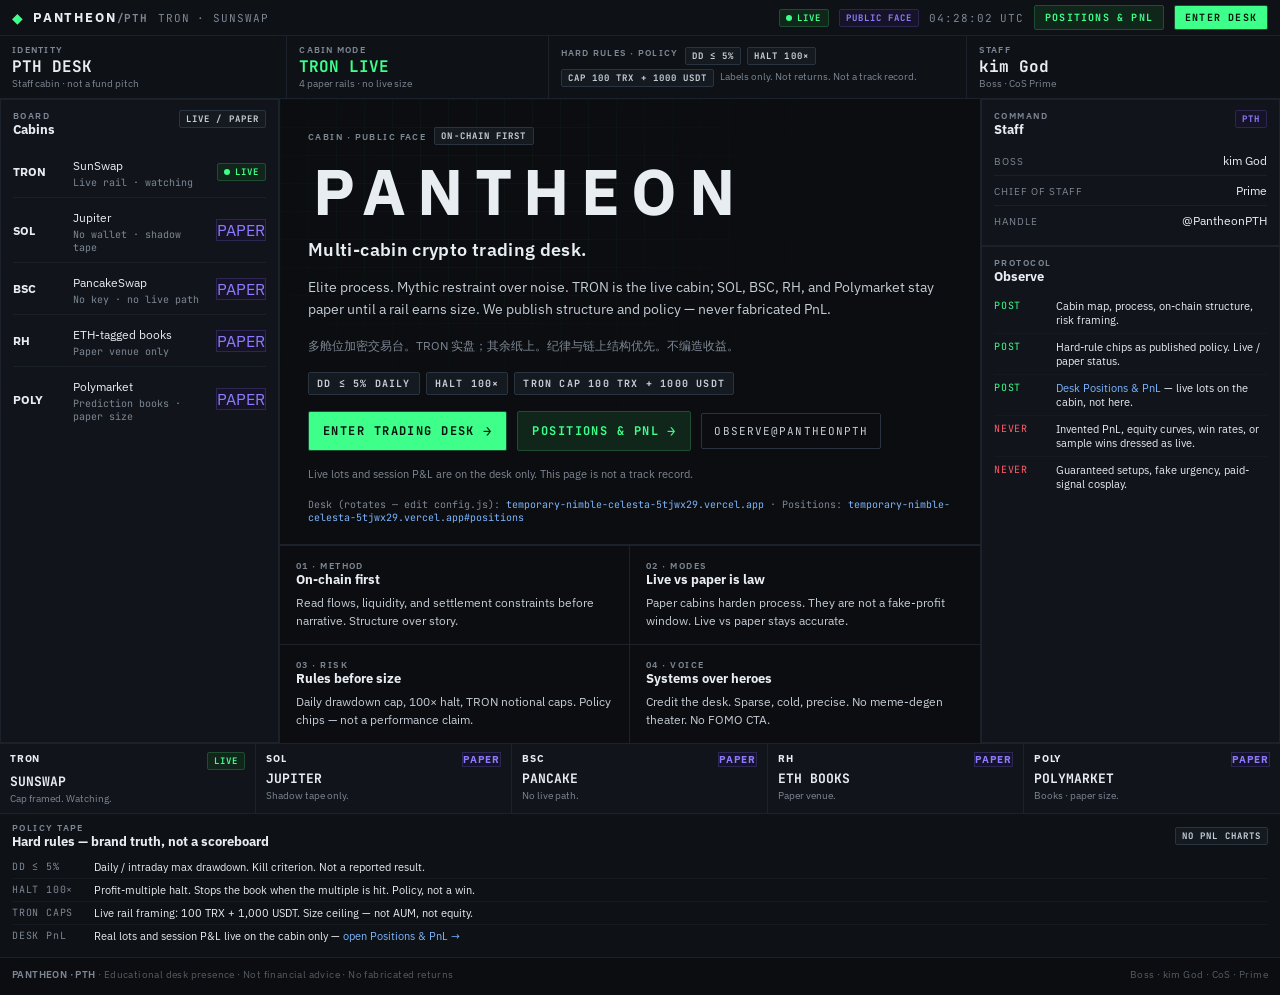
==== commit 81d421e1: "Point deskUrl at celesta Vercel deploy Keep #positions for the Positions & PnL CTA. No brand-page Pn" ====
--- a/index.html
+++ b/index.html
@@ -30,7 +30,7 @@
         <span class="live-pill"><span class="pulse"></span>LIVE</span>
         <span class="mode-pill">PUBLIC FACE</span>
         <span class="clock mono" id="clock" aria-label="UTC clock">--:--:-- UTC</span>
-        <a class="header-cta header-cta-ghost" data-desk-positions href="https://temporary-nimble-redwood-gy6a0sy.vercel.app#positions">Positions &amp; PnL</a>
+        <a class="header-cta header-cta-ghost" data-desk-positions href="https://temporary-nimble-celesta-5tjwx29.vercel.app#positions">Positions &amp; PnL</a>
         <a class="header-cta" data-desk href="#">Enter desk</a>
       </div>
     </header>
@@ -140,7 +140,7 @@
             <a class="cta-desk" data-desk href="#">
               Enter trading desk <span class="arrow" aria-hidden="true">→</span>
             </a>
-            <a class="cta-positions" data-desk-positions href="https://temporary-nimble-redwood-gy6a0sy.vercel.app#positions">
+            <a class="cta-positions" data-desk-positions href="https://temporary-nimble-celesta-5tjwx29.vercel.app#positions">
               Positions &amp; PnL <span class="arrow" aria-hidden="true">→</span>
             </a>
             <a class="cta-ghost" data-x href="https://x.com/PantheonPTH">Observe <span data-bind="handle">@PantheonPTH</span></a>
@@ -148,9 +148,9 @@
           <p class="cta-note">Live lots and session P&amp;L are on the desk only. This page is not a track record.</p>
           <p class="desk-url">
             Desk (rotates — edit <span class="mono">config.js</span>):
-            <a data-desk data-bind="deskHost" href="#">temporary-nimble-redwood-gy6a0sy.vercel.app</a>
+            <a data-desk data-bind="deskHost" href="#">temporary-nimble-celesta-5tjwx29.vercel.app</a>
             · Positions:
-            <a data-desk-positions data-bind="positionsHost" href="https://temporary-nimble-redwood-gy6a0sy.vercel.app#positions">#positions</a>
+            <a data-desk-positions data-bind="positionsHost" href="https://temporary-nimble-celesta-5tjwx29.vercel.app#positions">#positions</a>
           </p>
         </section>
 
@@ -220,7 +220,7 @@
           <div class="obs-row">
             <span class="obs-tag obs-ok">POST</span>
             <span>
-              <a class="tape-link" data-desk-positions href="https://temporary-nimble-redwood-gy6a0sy.vercel.app#positions">Desk Positions &amp; PnL</a>
+              <a class="tape-link" data-desk-positions href="https://temporary-nimble-celesta-5tjwx29.vercel.app#positions">Desk Positions &amp; PnL</a>
               — live lots on the cabin, not here.
             </span>
           </div>
@@ -288,7 +288,7 @@
         <span class="act-code">DESK PnL</span>
         <span>
           Real lots and session P&amp;L live on the cabin only —
-          <a class="tape-link" data-desk-positions href="https://temporary-nimble-redwood-gy6a0sy.vercel.app#positions">open Positions &amp; PnL →</a>
+          <a class="tape-link" data-desk-positions href="https://temporary-nimble-celesta-5tjwx29.vercel.app#positions">open Positions &amp; PnL →</a>
         </span>
       </div>
     </section>
@@ -302,9 +302,9 @@
   <noscript>
     <p style="padding:12px;font-family:monospace;background:#0b0d10;color:#e8edf2">
       JavaScript off. Desk:
-      <a href="https://temporary-nimble-redwood-gy6a0sy.vercel.app">https://temporary-nimble-redwood-gy6a0sy.vercel.app</a>
+      <a href="https://temporary-nimble-celesta-5tjwx29.vercel.app">https://temporary-nimble-celesta-5tjwx29.vercel.app</a>
       · Positions &amp; PnL:
-      <a href="https://temporary-nimble-redwood-gy6a0sy.vercel.app#positions">#positions</a>
+      <a href="https://temporary-nimble-celesta-5tjwx29.vercel.app#positions">#positions</a>
     </p>
   </noscript>
 
